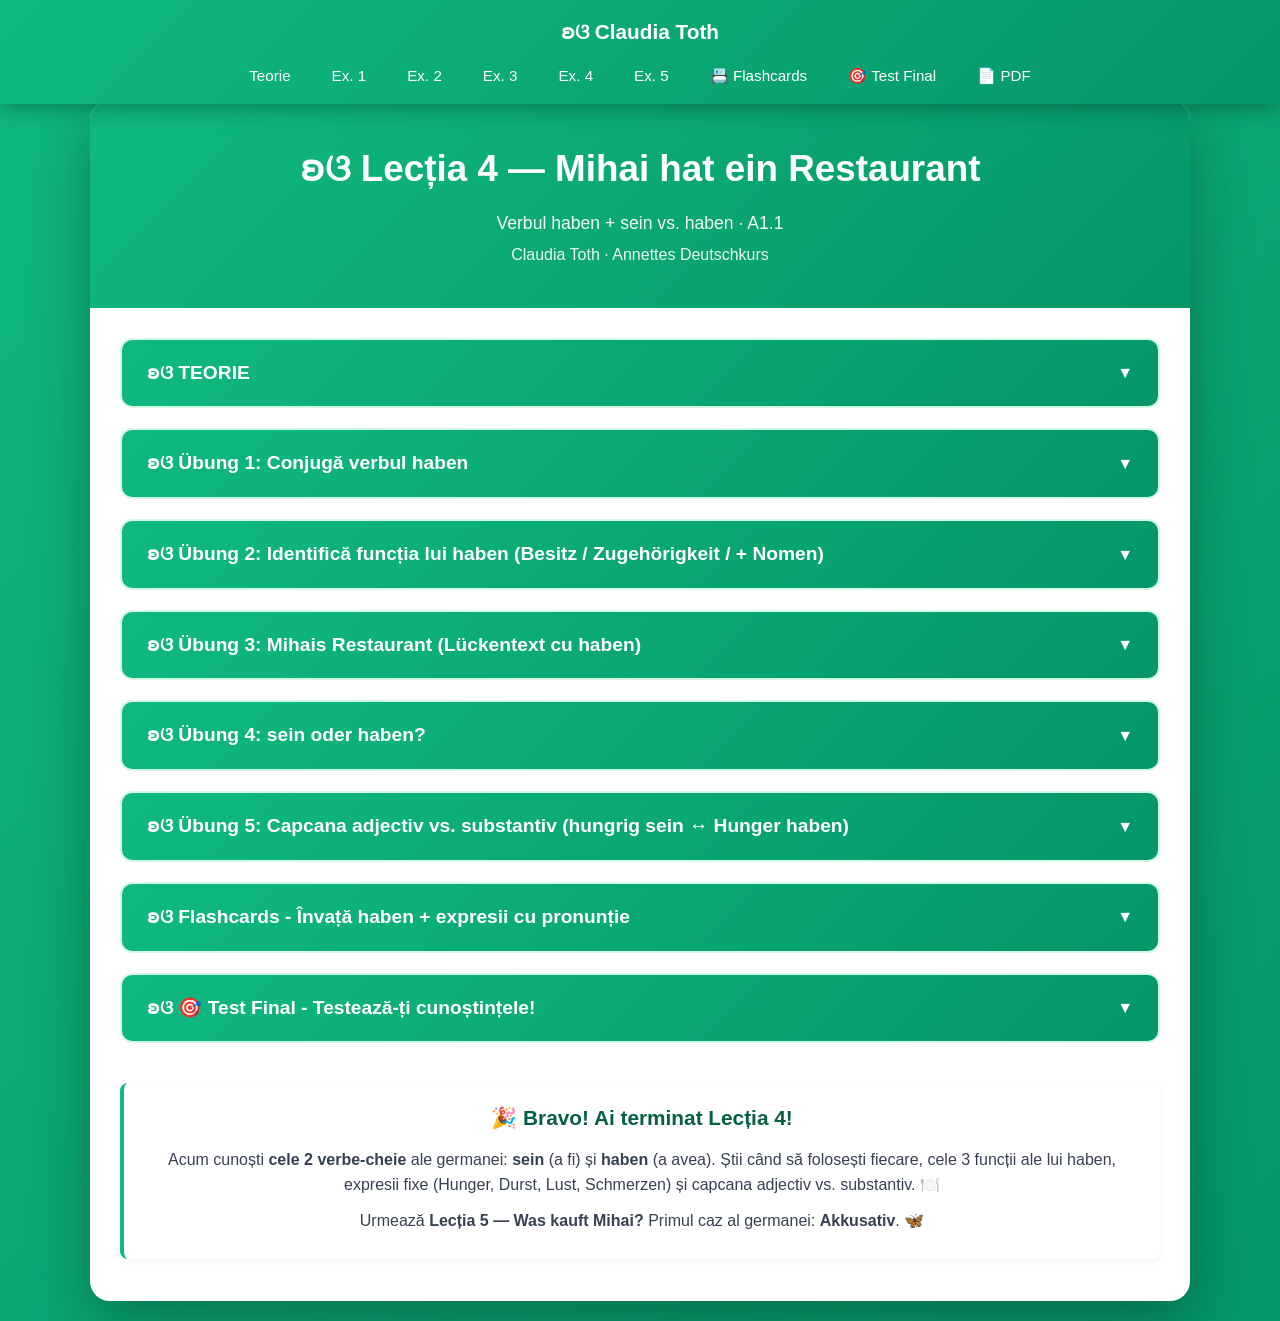
==== index.html @ a3d9d0be "A1.1 Lectia 4 — Mihai hat ein Restaurant (verbul haben + sein vs haben) Verbul haben complet conjuga" ====
<!DOCTYPE html>
<html lang="ro">
<head>
    <meta charset="UTF-8">
    <meta name="robots" content="noindex, nofollow">
    <meta name="viewport" content="width=device-width, initial-scale=1.0">
    <title>Lecția 4 — Mihai hat ein Restaurant · A1.1 · Annettes Deutschkurs</title>
    <meta property="og:title" content="A1.1 Lecția 4 — Mihai hat ein Restaurant · Annettes Deutschkurs">
    <meta property="og:description" content="Verbul haben complet + diferența sein vs. haben · Claudia Toth">
    <meta property="og:type" content="website">
    <meta property="og:locale" content="ro_RO">
    <meta name="description" content="A1.1 Lecția 4: verbul haben + sein vs. haben + expresii fixe · Claudia Toth">
    <link rel="stylesheet" href="styles.css">
</head>
<body>
    <nav class="navbar">
        <a href="#top" class="navbar-logo">ʚଓ Claudia Toth</a>
        <ul class="navbar-menu">
            <li><a href="#teorie" onclick="openSection(0)">Teorie</a></li>
            <li><a href="#ex1" onclick="openSection(1)">Ex. 1</a></li>
            <li><a href="#ex2" onclick="openSection(2)">Ex. 2</a></li>
            <li><a href="#ex3" onclick="openSection(3)">Ex. 3</a></li>
            <li><a href="#ex4" onclick="openSection(4)">Ex. 4</a></li>
            <li><a href="#ex5" onclick="openSection(5)">Ex. 5</a></li>
            <li><a href="#flashcards" onclick="openSection(6)">📇 Flashcards</a></li>
            <li><a href="#final-test" onclick="openSection(7)">🎯 Test Final</a></li>
            <li><a href="mihai-restaurant.pdf" download>📄 PDF</a></li>
        </ul>
    </nav>

    <div class="container" id="top">
        <div class="header">
            <h1>ʚଓ Lecția 4 — Mihai hat ein Restaurant</h1>
            <p class="subtitle">Verbul haben + sein vs. haben · A1.1</p>
            <p>Claudia Toth · Annettes Deutschkurs</p>
        </div>

        <div class="content">
            <div class="section" id="teorie">
                <div class="section-header" onclick="toggleMainSection(0)">
                    <h3>ʚଓ TEORIE</h3>
                    <span class="arrow">▼</span>
                </div>
                <div class="section-content" id="main-section-0">
                    <div id="theory-container"></div>
                </div>
            </div>

            <div class="section" id="ex1">
                <div class="section-header" onclick="toggleMainSection(1)">
                    <h3>ʚଓ Übung 1: Conjugă verbul haben</h3>
                    <span class="arrow">▼</span>
                </div>
                <div class="section-content" id="main-section-1">
                    <div id="ex1-container"></div>
                    <div class="btn-container">
                        <button class="btn btn-check" onclick="checkExercise(1)">✓ Verifica</button>
                        <button class="btn btn-reset" onclick="resetExercise(1)">↻ Reseteaza</button>
                    </div>
                    <div class="score" id="score-1"></div>
                </div>
            </div>

            <div class="section" id="ex2">
                <div class="section-header" onclick="toggleMainSection(2)">
                    <h3>ʚଓ Übung 2: Identifică funcția lui haben (Besitz / Zugehörigkeit / + Nomen)</h3>
                    <span class="arrow">▼</span>
                </div>
                <div class="section-content" id="main-section-2">
                    <div id="ex2-container"></div>
                    <div class="btn-container">
                        <button class="btn btn-check" onclick="checkExercise(2)">✓ Verifica</button>
                        <button class="btn btn-reset" onclick="resetExercise(2)">↻ Reseteaza</button>
                    </div>
                    <div class="score" id="score-2"></div>
                </div>
            </div>

            <div class="section" id="ex3">
                <div class="section-header" onclick="toggleMainSection(3)">
                    <h3>ʚଓ Übung 3: Mihais Restaurant (Lückentext cu haben)</h3>
                    <span class="arrow">▼</span>
                </div>
                <div class="section-content" id="main-section-3">
                    <div id="ex3-container"></div>
                    <div class="btn-container">
                        <button class="btn btn-check" onclick="checkExercise(3)">✓ Verifica</button>
                        <button class="btn btn-reset" onclick="resetExercise(3)">↻ Reseteaza</button>
                    </div>
                    <div class="score" id="score-3"></div>
                </div>
            </div>

            <div class="section" id="ex4">
                <div class="section-header" onclick="toggleMainSection(4)">
                    <h3>ʚଓ Übung 4: sein oder haben?</h3>
                    <span class="arrow">▼</span>
                </div>
                <div class="section-content" id="main-section-4">
                    <div id="ex4-container"></div>
                    <div class="btn-container">
                        <button class="btn btn-check" onclick="checkExercise(4)">✓ Verifica</button>
                        <button class="btn btn-reset" onclick="resetExercise(4)">↻ Reseteaza</button>
                    </div>
                    <div class="score" id="score-4"></div>
                </div>
            </div>

            <div class="section" id="ex5">
                <div class="section-header" onclick="toggleMainSection(5)">
                    <h3>ʚଓ Übung 5: Capcana adjectiv vs. substantiv (hungrig sein ↔ Hunger haben)</h3>
                    <span class="arrow">▼</span>
                </div>
                <div class="section-content" id="main-section-5">
                    <div id="ex5-container"></div>
                    <div class="btn-container">
                        <button class="btn btn-check" onclick="checkExercise(5)">✓ Verifica</button>
                        <button class="btn btn-reset" onclick="resetExercise(5)">↻ Reseteaza</button>
                    </div>
                    <div class="score" id="score-5"></div>
                </div>
            </div>

            <div class="section" id="flashcards">
                <div class="section-header" onclick="toggleMainSection(6)">
                    <h3>ʚଓ Flashcards - Învață haben + expresii cu pronunție</h3>
                    <span class="arrow">▼</span>
                </div>
                <div class="section-content" id="main-section-6">
                    <div id="flashcards-container"></div>
                </div>
            </div>

            <div class="section" id="final-test">
                <div class="section-header" onclick="toggleMainSection(7)">
                    <h3>ʚଓ 🎯 Test Final - Testează-ți cunoștințele!</h3>
                    <span class="arrow">▼</span>
                </div>
                <div class="section-content" id="main-section-7">
                    <div id="final-test-container"></div>
                </div>
            </div>

            <div class="theory-box" style="text-align: center; margin-top: 40px;">
                <p style="font-size: 1.3rem; font-weight: bold; color: #065f46;">🎉 Bravo! Ai terminat Lecția 4!</p>
                <p style="margin-top: 12px;">Acum cunoști <strong>cele 2 verbe-cheie</strong> ale germanei: <strong>sein</strong> (a fi) și <strong>haben</strong> (a avea). Știi când să folosești fiecare, cele 3 funcții ale lui haben, expresii fixe (Hunger, Durst, Lust, Schmerzen) și capcana adjectiv vs. substantiv. 🍽️</p>
                <p style="margin-top: 10px;">Urmează <strong>Lecția 5 — Was kauft Mihai?</strong> Primul caz al germanei: <strong>Akkusativ</strong>. 🦋</p>
            </div>
        </div>
    </div>

    <script src="theory.js"></script>
    <script src="exercises.js"></script>
    <script src="flashcards.js"></script>
    <script src="final-test.js"></script>
    <script src="main.js"></script>
</body>
</html>
---- styles.css ----
/* ============================================
   CLAUDIA TOTH - NOMEN-VERB-VERBINDUNGEN
   Design verde profesional · Mobile responsive
   ============================================ */

* {
    margin: 0;
    padding: 0;
    box-sizing: border-box;
}

body {
    font-family: 'Segoe UI', Tahoma, Geneva, Verdana, sans-serif;
    background: linear-gradient(135deg, #10b981 0%, #059669 100%);
    line-height: 1.6;
    padding: 0;
    padding-top: 80px;
    min-height: 100vh;
    color: #374151;
}

/* ============================================
   NAVIGATION BAR
   ============================================ */
.navbar {
    position: fixed;
    top: 0;
    left: 0;
    right: 0;
    background: linear-gradient(135deg, #10b981 0%, #059669 100%);
    padding: 15px 30px;
    box-shadow: 0 4px 20px rgba(0,0,0,0.3);
    z-index: 1000;
    display: flex;
    flex-direction: column;
    gap: 15px;
    align-items: center;
    justify-content: center;
}

.navbar-logo {
    color: white;
    font-size: 1.3rem;
    font-weight: bold;
    text-decoration: none;
}

.navbar-menu {
    display: flex;
    gap: 5px;
    list-style: none;
    align-items: center;
    flex-wrap: wrap;
    justify-content: center;
}

.navbar-menu a {
    color: white;
    text-decoration: none;
    padding: 10px 18px;
    border-radius: 8px;
    transition: all 0.3s;
    font-size: 0.95rem;
    font-weight: 500;
}

.navbar-menu a:hover {
    background: rgba(255,255,255,0.2);
    transform: translateY(-2px);
}

/* ============================================
   CONTAINER PRINCIPAL
   ============================================ */
.container {
    max-width: 1100px;
    margin: 20px auto;
    background: white;
    border-radius: 20px;
    box-shadow: 0 20px 60px rgba(0,0,0,0.3);
    overflow: hidden;
}

.header {
    background: linear-gradient(135deg, #10b981 0%, #059669 100%);
    color: white;
    padding: 40px 30px;
    text-align: center;
}

.header h1 {
    font-size: 2.3rem;
    margin-bottom: 10px;
}

.header .subtitle {
    font-size: 1.1rem;
    opacity: 0.95;
    margin-bottom: 5px;
}

.header p {
    font-size: 1rem;
    opacity: 0.9;
}

.content {
    padding: 30px;
}

/* ============================================
   SECȚIUNI (Teorie + Exerciții)
   ============================================ */
.section {
    margin-bottom: 20px;
    scroll-margin-top: 100px;
    border-radius: 12px;
    overflow: hidden;
    border: 2px solid #d1fae5;
}

.section-header {
    background: linear-gradient(135deg, #10b981 0%, #059669 100%);
    color: white;
    padding: 18px 25px;
    cursor: pointer;
    display: flex;
    justify-content: space-between;
    align-items: center;
    transition: all 0.3s;
}

.section-header:hover {
    background: linear-gradient(135deg, #059669 0%, #047857 100%);
}

.section-header h3 {
    font-size: 1.2rem;
}

.arrow {
    transition: transform 0.3s;
    font-size: 1rem;
}

.arrow.rotated {
    transform: rotate(180deg);
}

.section-content {
    display: none;
    padding: 25px;
    background: #f0fdf4;
}

.section-content.active {
    display: block;
    animation: fadeIn 0.4s ease-in-out;
}

@keyframes fadeIn {
    from { opacity: 0; transform: translateY(-5px); }
    to { opacity: 1; transform: translateY(0); }
}

/* ============================================
   SUB-SECȚIUNI (în Teorie)
   ============================================ */
.sub-section {
    margin-bottom: 12px;
    border-radius: 10px;
    overflow: hidden;
    border: 1px solid #a7f3d0;
    background: white;
}

.sub-section-header {
    background: #d1fae5;
    color: #065f46;
    padding: 12px 18px;
    cursor: pointer;
    display: flex;
    justify-content: space-between;
    align-items: center;
    font-weight: 600;
    transition: background 0.3s;
    gap: 10px;
}

.sub-section-header > span:first-child {
    flex: 1;
}

.sub-section-header:hover {
    background: #a7f3d0;
}

/* ============================================
   AUDIO PLAYER (Play / Stop la fiecare subtitlu)
   ============================================ */
.audio-player {
    display: flex;
    align-items: center;
}

.audio-btn {
    background: #10b981;
    color: white;
    border: none;
    width: 36px;
    height: 36px;
    border-radius: 50%;
    cursor: pointer;
    font-size: 0.9rem;
    transition: all 0.3s;
    display: flex;
    align-items: center;
    justify-content: center;
    padding: 0;
    box-shadow: 0 2px 6px rgba(16, 185, 129, 0.3);
}

.audio-btn:hover {
    background: #059669;
    transform: scale(1.1);
    box-shadow: 0 4px 10px rgba(16, 185, 129, 0.5);
}

.audio-btn:active {
    transform: scale(0.95);
}

.lesson-audio {
    display: flex;
    align-items: center;
    gap: 12px;
    margin-bottom: 18px;
    padding: 10px 14px;
    background: #f0fdf4;
    border-left: 4px solid #10b981;
    border-radius: 6px;
}

.lesson-audio-label {
    color: #065f46;
    font-weight: 600;
    font-size: 0.95rem;
}

.sub-arrow {
    transition: transform 0.3s;
}

.sub-arrow.rotated {
    transform: rotate(180deg);
}

.sub-section-content {
    display: none;
    padding: 18px;
    background: white;
}

.sub-section-content.active {
    display: block;
}

/* ============================================
   THEORY BOX
   ============================================ */
.theory-box {
    background: white;
    border-left: 4px solid #10b981;
    padding: 18px 22px;
    margin: 12px 0;
    border-radius: 8px;
    box-shadow: 0 2px 8px rgba(0,0,0,0.05);
}

.theory-box h4 {
    color: #065f46;
    margin-bottom: 10px;
    font-size: 1.1rem;
}

.theory-box p {
    margin-bottom: 8px;
}

.theory-box ul {
    margin-left: 20px;
    margin-top: 8px;
}

.theory-box li {
    margin-bottom: 6px;
}

/* Exemple în context */
.example-box {
    background: #ecfdf5;
    border: 1px dashed #10b981;
    padding: 12px 16px;
    border-radius: 8px;
    margin: 10px 0;
    font-style: italic;
}

.example-box .de {
    color: #065f46;
    font-weight: 600;
    font-style: normal;
}

.example-box .ro {
    color: #6b7280;
    font-size: 0.95rem;
    margin-top: 4px;
}

/* Tabele teorie */
.theory-table {
    width: 100%;
    border-collapse: collapse;
    margin: 12px 0;
    background: white;
    border-radius: 8px;
    overflow: hidden;
    box-shadow: 0 2px 6px rgba(0,0,0,0.05);
}

.theory-table th {
    background: #10b981;
    color: white;
    padding: 12px;
    text-align: left;
    font-weight: 600;
}

.theory-table td {
    padding: 10px 12px;
    border-bottom: 1px solid #d1fae5;
}

.theory-table tr:last-child td {
    border-bottom: none;
}

.theory-table tr:nth-child(even) {
    background: #f0fdf4;
}

.theory-table .verb {
    color: #059669;
    font-weight: bold;
}

.theory-table .nomen {
    color: #065f46;
    font-weight: 600;
}

.theory-table .ro-text {
    color: #6b7280;
    font-style: italic;
    font-size: 0.95rem;
}

/* ============================================
   EXERCIȚII
   ============================================ */
.exercise-instruction {
    background: #fffbeb;
    border-left: 4px solid #f59e0b;
    padding: 12px 18px;
    margin-bottom: 18px;
    border-radius: 8px;
    color: #78350f;
}

.exercise-item {
    background: white;
    padding: 15px 18px;
    margin-bottom: 12px;
    border-radius: 10px;
    display: flex;
    align-items: flex-start;
    gap: 12px;
    flex-wrap: wrap;
    box-shadow: 0 2px 6px rgba(0,0,0,0.05);
}

.exercise-number {
    background: #10b981;
    color: white;
    width: 30px;
    height: 30px;
    border-radius: 50%;
    display: flex;
    align-items: center;
    justify-content: center;
    font-weight: bold;
    flex-shrink: 0;
    font-size: 0.9rem;
}

.input-group {
    flex: 1;
    min-width: 200px;
    display: flex;
    flex-direction: column;
    gap: 6px;
}

.input-group label {
    color: #374151;
    font-size: 1rem;
    line-height: 1.5;
}

.input-group .nomen-highlight {
    color: #065f46;
    font-weight: bold;
    background: #d1fae5;
    padding: 2px 8px;
    border-radius: 5px;
}

.input-group input[type="text"],
.input-group select {
    padding: 10px 14px;
    border: 2px solid #d1fae5;
    border-radius: 8px;
    font-size: 1rem;
    font-family: inherit;
    transition: all 0.3s;
    background: white;
}

.input-group input[type="text"]:focus,
.input-group select:focus {
    outline: none;
    border-color: #10b981;
    box-shadow: 0 0 0 3px rgba(16, 185, 129, 0.15);
}

/* Multiple choice */
.mc-options {
    display: flex;
    flex-direction: column;
    gap: 8px;
    margin-top: 8px;
}

.mc-option {
    display: flex;
    align-items: center;
    gap: 10px;
    padding: 8px 12px;
    border-radius: 8px;
    transition: background 0.2s;
    cursor: pointer;
}

.mc-option:hover {
    background: #f0fdf4;
}

.mc-option input[type="radio"] {
    cursor: pointer;
    width: 18px;
    height: 18px;
    accent-color: #10b981;
}

.mc-option label {
    cursor: pointer;
    flex: 1;
}

/* Feedback */
.feedback {
    width: 100%;
    margin-top: 8px;
    padding: 0;
    font-size: 0.95rem;
    border-radius: 6px;
    transition: all 0.3s;
}

.feedback.correct {
    background: #d1fae5;
    color: #065f46;
    padding: 10px 14px;
    border-left: 3px solid #10b981;
}

.feedback.incorrect {
    background: #fee2e2;
    color: #991b1b;
    padding: 10px 14px;
    border-left: 3px solid #ef4444;
}

.feedback.correct::before {
    content: "✓ Richtig! ";
    font-weight: bold;
}

.feedback.incorrect::before {
    content: "✗ Falsch. ";
    font-weight: bold;
}

/* ============================================
   BUTOANE
   ============================================ */
.btn-container {
    display: flex;
    gap: 15px;
    justify-content: center;
    margin: 30px 0;
    flex-wrap: wrap;
}

.btn {
    padding: 14px 32px;
    border: none;
    border-radius: 10px;
    font-size: 1rem;
    font-weight: 600;
    cursor: pointer;
    transition: all 0.3s;
    font-family: inherit;
}

.btn-check {
    background: linear-gradient(135deg, #10b981 0%, #059669 100%);
    color: white;
}

.btn-check:hover {
    transform: translateY(-2px);
    box-shadow: 0 8px 20px rgba(16, 185, 129, 0.4);
}

.btn-reset {
    background: #6b7280;
    color: white;
}

.btn-reset:hover {
    background: #4b5563;
    transform: translateY(-2px);
    box-shadow: 0 8px 20px rgba(107, 114, 128, 0.4);
}

/* ============================================
   SCOR
   ============================================ */
.score {
    display: none;
    background: linear-gradient(135deg, #10b981 0%, #059669 100%);
    color: white;
    padding: 25px;
    border-radius: 12px;
    text-align: center;
    margin: 20px 0;
    scroll-margin-top: 100px;
}

.score.show {
    display: block;
    animation: fadeIn 0.5s;
}

.score-value {
    font-size: 2rem;
    font-weight: bold;
    margin-bottom: 10px;
}

.score-message {
    font-size: 1.1rem;
}

/* ============================================
   FLASHCARDS
   ============================================ */
.flashcard-counter {
    text-align: center;
    margin-bottom: 15px;
    color: #065f46;
    font-weight: 600;
}

.flashcard {
    background: white;
    border-radius: 16px;
    padding: 50px 30px;
    min-height: 220px;
    display: flex;
    align-items: center;
    justify-content: center;
    text-align: center;
    cursor: pointer;
    box-shadow: 0 4px 15px rgba(0,0,0,0.1);
    transition: transform 0.3s;
    position: relative;
    border: 3px solid #10b981;
}

.flashcard:hover {
    transform: scale(1.02);
}

.flashcard-content {
    width: 100%;
}

.flashcard .de {
    font-size: 1.8rem;
    color: #065f46;
    font-weight: bold;
    margin-bottom: 10px;
}

.flashcard .ro {
    font-size: 1.2rem;
    color: #6b7280;
    font-style: italic;
    display: none;
}

.flashcard.flipped .ro {
    display: block;
    animation: fadeIn 0.3s;
}

.flashcard-hint {
    position: absolute;
    bottom: 12px;
    left: 0;
    right: 0;
    color: #9ca3af;
    font-size: 0.85rem;
}

.flashcard-audio-btn {
    position: absolute;
    top: 15px;
    right: 15px;
    background: #10b981;
    color: white;
    border: none;
    width: 40px;
    height: 40px;
    border-radius: 50%;
    font-size: 1.2rem;
    cursor: pointer;
    transition: all 0.3s;
    display: flex;
    align-items: center;
    justify-content: center;
}

.flashcard-audio-btn:hover {
    background: #059669;
    transform: scale(1.1);
}

.flashcard-controls {
    display: flex;
    justify-content: space-between;
    gap: 15px;
    margin-top: 20px;
}

.flashcard-btn {
    flex: 1;
    background: linear-gradient(135deg, #10b981 0%, #059669 100%);
    color: white;
    padding: 12px;
    border: none;
    border-radius: 8px;
    cursor: pointer;
    font-size: 1rem;
    font-weight: 600;
    transition: all 0.3s;
    font-family: inherit;
}

.flashcard-btn:hover {
    transform: translateY(-2px);
    box-shadow: 0 4px 12px rgba(16, 185, 129, 0.4);
}

.flashcard-btn:disabled {
    background: #d1d5db;
    cursor: not-allowed;
    transform: none;
    box-shadow: none;
}

/* ============================================
   MOBILE RESPONSIVE
   ============================================ */
@media (max-width: 768px) {
    body {
        padding: 0;
        padding-top: 140px;
    }

    .navbar {
        padding: 15px;
    }

    .navbar-menu a {
        padding: 8px 12px;
        font-size: 0.85rem;
    }

    .container {
        margin: 10px;
        border-radius: 12px;
    }

    .header h1 {
        font-size: 1.6rem;
    }

    .header .subtitle {
        font-size: 0.95rem;
    }

    .content {
        padding: 15px;
    }

    .section-header h3 {
        font-size: 1rem;
    }

    .exercise-item {
        padding: 12px;
    }

    .input-group {
        min-width: 100%;
    }

    .btn {
        padding: 12px 24px;
        font-size: 0.95rem;
    }

    .flashcard {
        padding: 35px 20px;
        min-height: 180px;
    }

    .flashcard .de {
        font-size: 1.4rem;
    }

    .flashcard .ro {
        font-size: 1rem;
    }

    .theory-table {
        font-size: 0.9rem;
    }

    .theory-table th,
    .theory-table td {
        padding: 8px;
    }
}

/* ============================================
   TRADUCERI ROMÂNĂ sub fiecare propoziție germană
   Permanent vizibile sub tabelele de teorie
   ============================================ */
.ro-translation {
    display: inline-block;
    color: #6b7280;
    font-style: italic;
    font-size: 0.88rem;
    font-weight: normal;
    line-height: 1.4;
    margin-top: 4px;
    padding-left: 8px;
    border-left: 2px solid #fcd34d;
}

/* ============================================
   TEST FINAL - Wizard Style
   ============================================ */

/* Intro section */
.test-intro {
    background: white;
    padding: 30px;
    border-radius: 12px;
    text-align: center;
    box-shadow: 0 2px 8px rgba(0,0,0,0.05);
}

.test-intro h3 {
    color: #065f46;
    font-size: 1.5rem;
    margin-bottom: 15px;
}

.test-intro p {
    color: #374151;
    margin-bottom: 15px;
}

.test-info-list {
    list-style: none;
    padding: 0;
    margin: 20px auto;
    max-width: 500px;
    text-align: left;
}

.test-info-list li {
    padding: 8px 0;
    color: #374151;
}

.btn-large {
    padding: 16px 40px !important;
    font-size: 1.1rem !important;
    margin-top: 15px;
}

/* Wizard - container principal */
.test-wizard {
    background: white;
    padding: 30px;
    border-radius: 12px;
    box-shadow: 0 2px 8px rgba(0,0,0,0.05);
}

/* Progress bar */
.test-progress {
    margin-bottom: 25px;
}

.test-progress-info {
    display: flex;
    justify-content: space-between;
    margin-bottom: 10px;
    font-weight: 600;
    color: #065f46;
    flex-wrap: wrap;
    gap: 10px;
}

.test-progress-bar {
    height: 12px;
    background: #d1fae5;
    border-radius: 6px;
    overflow: hidden;
}

.test-progress-fill {
    height: 100%;
    background: linear-gradient(90deg, #10b981 0%, #059669 100%);
    transition: width 0.4s ease;
    border-radius: 6px;
    box-shadow: 0 0 8px rgba(16, 185, 129, 0.4);
}

/* Întrebarea curentă */
.test-question {
    background: #f0fdf4;
    padding: 25px;
    border-radius: 10px;
    margin-bottom: 20px;
    border: 2px solid #d1fae5;
}

.test-question-label {
    color: #065f46;
    font-weight: 600;
    font-size: 1.05rem;
    margin-bottom: 15px;
}

.test-question-content {
    font-size: 1.15rem;
    color: #374151;
    line-height: 1.8;
    margin-bottom: 12px;
}

.test-blank {
    background: #fef3c7;
    padding: 4px 16px;
    border-radius: 6px;
    border: 2px dashed #f59e0b;
    color: #78350f;
    font-weight: bold;
    margin-right: 8px;
}

.test-translation {
    display: block;
    color: #6b7280;
    font-style: italic;
    margin: 10px 0;
    font-size: 0.95rem;
}

.test-ro-text {
    background: #fff7ed;
    padding: 15px;
    border-radius: 8px;
    border-left: 4px solid #f59e0b;
    color: #78350f;
    font-weight: 500;
}

.test-input {
    width: 100%;
    padding: 12px 16px;
    border: 2px solid #d1fae5;
    border-radius: 8px;
    font-size: 1.05rem;
    font-family: inherit;
    transition: all 0.3s;
    background: white;
    margin-top: 10px;
}

.test-input:focus {
    outline: none;
    border-color: #10b981;
    box-shadow: 0 0 0 3px rgba(16, 185, 129, 0.15);
}

.test-mc {
    margin-top: 15px;
}

.test-mc .mc-option {
    background: white;
    padding: 12px 16px;
    border-radius: 8px;
    margin-bottom: 8px;
    border: 2px solid #d1fae5;
    transition: all 0.2s;
}

.test-mc .mc-option:hover {
    border-color: #10b981;
    background: #f0fdf4;
}

/* Controale wizard */
.test-controls {
    display: flex;
    gap: 12px;
    justify-content: space-between;
    margin-top: 25px;
    flex-wrap: wrap;
}

.btn-secondary {
    background: #6b7280;
    color: white;
}

.btn-secondary:hover {
    background: #4b5563;
    transform: translateY(-2px);
    box-shadow: 0 4px 12px rgba(107, 114, 128, 0.4);
}

.btn:disabled {
    opacity: 0.5;
    cursor: not-allowed;
    transform: none !important;
    box-shadow: none !important;
}

/* Buton ÎNAPOI LA TEORIE */
.btn-back {
    background: linear-gradient(135deg, #6366f1 0%, #4f46e5 100%);
    color: white;
}

.btn-back:hover {
    transform: translateY(-2px);
    box-shadow: 0 8px 20px rgba(99, 102, 241, 0.4);
}

.test-back-top {
    margin-bottom: 20px;
}

/* REZULTATE */
.test-results {
    background: white;
    padding: 30px;
    border-radius: 12px;
    box-shadow: 0 2px 8px rgba(0,0,0,0.05);
}

.test-result-card {
    text-align: center;
    padding: 30px;
    border-radius: 16px;
    margin-bottom: 25px;
}

.test-result-card.passed {
    background: linear-gradient(135deg, #10b981 0%, #059669 100%);
    color: white;
}

.test-result-card.failed {
    background: linear-gradient(135deg, #ef4444 0%, #dc2626 100%);
    color: white;
}

.test-result-emoji {
    font-size: 4rem;
    margin-bottom: 10px;
}

.test-result-badge {
    font-size: 1.3rem;
    font-weight: bold;
    letter-spacing: 2px;
    margin-bottom: 15px;
    opacity: 0.95;
}

.test-result-score {
    font-size: 3rem;
    font-weight: bold;
    margin-bottom: 5px;
}

.test-result-percentage {
    font-size: 2.5rem;
    font-weight: bold;
    margin-bottom: 20px;
    opacity: 0.9;
}

.test-result-message {
    font-size: 1rem;
    line-height: 1.6;
    max-width: 550px;
    margin: 0 auto;
    padding: 0 15px;
}

.pass-mark, .fail-mark {
    margin-top: 20px;
    padding: 12px;
    background: rgba(255,255,255,0.2);
    border-radius: 8px;
    font-weight: 600;
    font-size: 0.95rem;
}

/* Stats categorii */
.test-stats {
    background: #f0fdf4;
    padding: 20px;
    border-radius: 10px;
    margin-bottom: 20px;
    border-left: 4px solid #10b981;
}

.test-stats h4 {
    color: #065f46;
    margin-bottom: 12px;
}

.test-stats ul {
    list-style: none;
    padding: 0;
}

.test-stats li {
    padding: 8px 0;
    border-bottom: 1px solid #d1fae5;
    color: #374151;
}

.test-stats li:last-child {
    border-bottom: none;
}

/* Greșeli */
.test-mistakes {
    background: #fef2f2;
    padding: 20px;
    border-radius: 10px;
    margin-bottom: 20px;
    border-left: 4px solid #ef4444;
}

.test-mistakes h4 {
    color: #991b1b;
    margin-bottom: 15px;
}

.mistake-item {
    background: white;
    padding: 12px 15px;
    border-radius: 8px;
    margin-bottom: 10px;
    line-height: 1.6;
}

/* Acțiuni finale */
.test-final-actions {
    display: flex;
    gap: 15px;
    justify-content: center;
    flex-wrap: wrap;
    margin-top: 25px;
}

/* Mobile responsive pentru test */
@media (max-width: 768px) {
    .test-intro,
    .test-wizard,
    .test-results {
        padding: 20px 15px;
    }
    
    .test-question {
        padding: 18px 15px;
    }
    
    .test-question-content {
        font-size: 1rem;
    }
    
    .test-result-emoji {
        font-size: 3rem;
    }
    
    .test-result-score {
        font-size: 2.2rem;
    }
    
    .test-result-percentage {
        font-size: 1.8rem;
    }
    
    .test-controls {
        flex-direction: column;
    }
    
    .test-controls .btn {
        width: 100%;
    }
}

/* ============================================
   A1.1 — Stiluri pentru personaje și dialoguri
   ============================================ */

/* Cast banner (toate 6 personajele la început de lecție) */
.cast-banner {
    background: linear-gradient(135deg, #ecfdf5 0%, #d1fae5 100%);
    border: 2px solid #10B981;
    border-radius: 12px;
    padding: 16px;
    margin: 20px 0;
    text-align: center;
}
.cast-banner h4 {
    color: #065f46;
    margin: 0 0 12px;
    font-size: 1.1rem;
}
.cast-grid {
    display: grid;
    grid-template-columns: repeat(6, 1fr);
    gap: 8px;
    max-width: 720px;
    margin: 0 auto;
}
.cast-card {
    background: #fff;
    border-radius: 8px;
    padding: 8px 4px;
    text-align: center;
    box-shadow: 0 1px 3px rgba(0,0,0,0.06);
}
.cast-card img {
    width: 60px;
    height: 80px;
    object-fit: contain;
    display: block;
    margin: 0 auto 4px;
}
.cast-card .name {
    font-size: 0.7rem;
    font-weight: 700;
    color: #065f46;
    line-height: 1.2;
}
.cast-card .detail {
    font-size: 0.65rem;
    color: #6b7280;
    line-height: 1.2;
    margin-top: 2px;
}

/* Dialog box (mini-conversații Annette + Andreea) */
.dialog-box {
    background: #fff;
    border: 2px solid #10B981;
    border-radius: 12px;
    padding: 16px 18px;
    margin: 14px 0;
    box-shadow: 0 2px 6px rgba(16,185,129,0.08);
}
.dialog-line {
    display: flex;
    gap: 12px;
    margin: 10px 0;
    align-items: flex-start;
}
.dialog-avatar {
    flex-shrink: 0;
    width: 50px;
    height: 65px;
    object-fit: contain;
}
.dialog-bubble {
    flex: 1;
    background: #ecfdf5;
    border-radius: 12px;
    padding: 8px 14px;
    position: relative;
}
.dialog-bubble.right {
    background: #d1fae5;
}
.dialog-speaker {
    font-weight: 700;
    color: #065f46;
    font-size: 0.85rem;
    margin-bottom: 2px;
}
.dialog-text {
    font-size: 0.95rem;
    color: #1f2937;
    line-height: 1.5;
}
.dialog-text .translation {
    display: block;
    color: #6b7280;
    font-style: italic;
    font-size: 0.82rem;
    margin-top: 3px;
}

/* Note from Andreea (co-narator) */
.andreea-note {
    background: #fffbeb;
    border-left: 4px solid #f59e0b;
    border-radius: 0 8px 8px 0;
    padding: 12px 16px;
    margin: 14px 0;
    display: flex;
    gap: 12px;
    align-items: flex-start;
}
.andreea-note-avatar {
    width: 44px;
    height: 56px;
    object-fit: contain;
    flex-shrink: 0;
}
.andreea-note-content {
    flex: 1;
}
.andreea-note-content .speaker {
    font-weight: 700;
    color: #92400e;
    font-size: 0.85rem;
    margin-bottom: 4px;
}
.andreea-note-content .speaker::before {
    content: "💚 ";
}
.andreea-note-content .text {
    color: #78350f;
    font-size: 0.92rem;
    font-style: italic;
    line-height: 1.55;
}

/* Personaj-card mic în exerciții (Wer ist das?) */
.persona-mini {
    display: inline-flex;
    flex-direction: column;
    align-items: center;
    gap: 4px;
    padding: 6px 10px;
    background: #ecfdf5;
    border: 1px solid #10B981;
    border-radius: 8px;
    cursor: pointer;
    transition: all 0.2s;
}
.persona-mini:hover {
    background: #d1fae5;
    transform: translateY(-2px);
}
.persona-mini img { width: 40px; height: 50px; object-fit: contain; }
.persona-mini .name { font-size: 0.75rem; font-weight: 700; color: #065f46; }

@media (max-width: 720px) {
    .cast-grid {
        grid-template-columns: repeat(3, 1fr);
    }
    .dialog-avatar { width: 40px; height: 52px; }
    .andreea-note-avatar { width: 36px; height: 46px; }
}
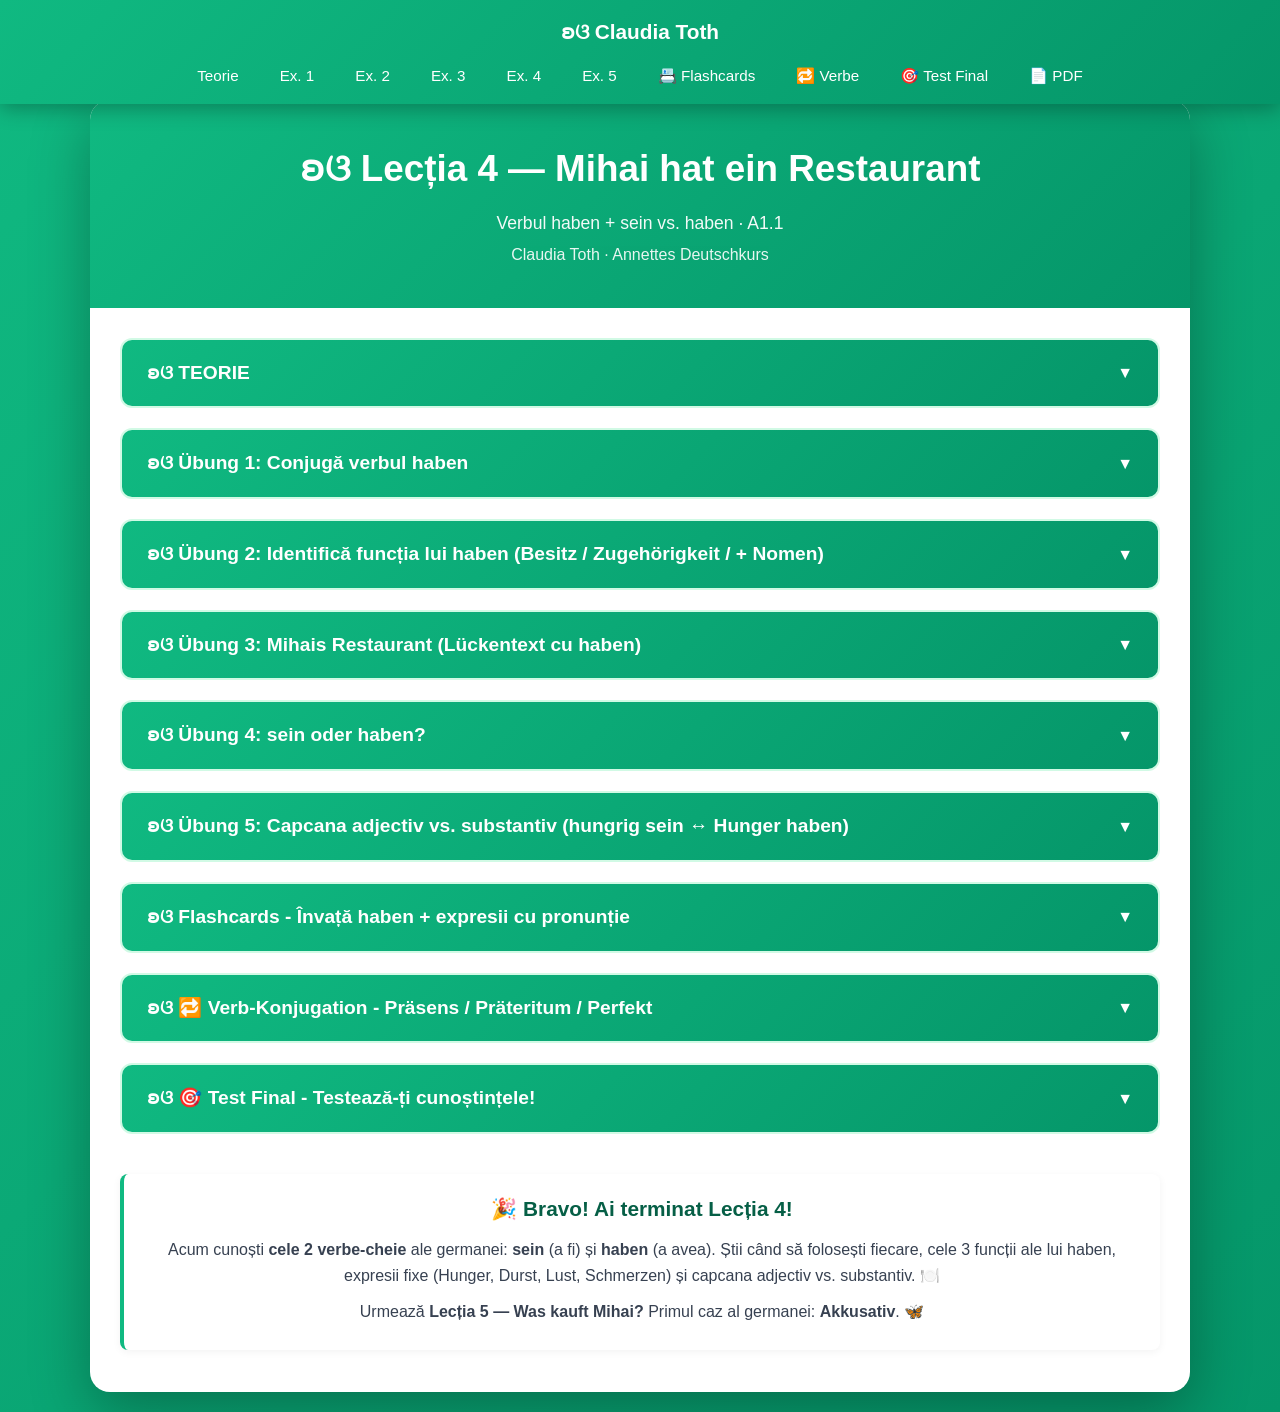
==== commit 9bfea2df: "Verb-Konjugation L4: haben + sein (tema) + kochen/kaufen (regulate model, din L3)" ====
--- a/index.html
+++ b/index.html
@@ -23,7 +23,8 @@
             <li><a href="#ex4" onclick="openSection(4)">Ex. 4</a></li>
             <li><a href="#ex5" onclick="openSection(5)">Ex. 5</a></li>
             <li><a href="#flashcards" onclick="openSection(6)">📇 Flashcards</a></li>
-            <li><a href="#final-test" onclick="openSection(7)">🎯 Test Final</a></li>
+            <li><a href="#verbe" onclick="openSection(7)">🔁 Verbe</a></li>
+            <li><a href="#final-test" onclick="openSection(8)">🎯 Test Final</a></li>
             <li><a href="mihai-restaurant.pdf" download>📄 PDF</a></li>
         </ul>
     </nav>
@@ -131,12 +132,22 @@
                 </div>
             </div>
 
+            <div class="section" id="verbe">
+                <div class="section-header" onclick="toggleMainSection(7)">
+                    <h3>ʚଓ 🔁 Verb-Konjugation - Präsens / Präteritum / Perfekt</h3>
+                    <span class="arrow">▼</span>
+                </div>
+                <div class="section-content" id="main-section-7">
+                    <div id="verbs-container"></div>
+                </div>
+            </div>
+
             <div class="section" id="final-test">
-                <div class="section-header" onclick="toggleMainSection(7)">
+                <div class="section-header" onclick="toggleMainSection(8)">
                     <h3>ʚଓ 🎯 Test Final - Testează-ți cunoștințele!</h3>
                     <span class="arrow">▼</span>
                 </div>
-                <div class="section-content" id="main-section-7">
+                <div class="section-content" id="main-section-8">
                     <div id="final-test-container"></div>
                 </div>
             </div>
@@ -152,6 +163,7 @@
     <script src="theory.js"></script>
     <script src="exercises.js"></script>
     <script src="flashcards.js"></script>
+    <script src="verbs.js"></script>
     <script src="final-test.js"></script>
     <script src="main.js"></script>
 </body>
--- a/styles.css
+++ b/styles.css
@@ -364,6 +364,66 @@
     color: #6b7280;
     font-style: italic;
     font-size: 0.95rem;
+}
+
+/* ============================================
+   GRAMMAR TABLE — pentru tabele conjugare/expresii cu spațiu generos
+   ============================================ */
+.grammar-table {
+    width: 100%;
+    border-collapse: separate;
+    border-spacing: 0;
+    margin: 14px 0;
+    background: white;
+    border-radius: 8px;
+    overflow: hidden;
+    box-shadow: 0 1px 3px rgba(16, 185, 129, 0.1);
+    table-layout: auto;
+}
+
+.grammar-table th {
+    background: #10b981;
+    color: white;
+    padding: 12px 16px;
+    text-align: left;
+    font-weight: 600;
+    white-space: nowrap;
+    vertical-align: top;
+}
+
+.grammar-table td {
+    padding: 12px 16px;
+    border-bottom: 1px solid #d1fae5;
+    vertical-align: top;
+    line-height: 1.5;
+}
+
+.grammar-table tr:last-child td {
+    border-bottom: none;
+}
+
+.grammar-table tr:nth-child(even) {
+    background: #f0fdf4;
+}
+
+/* Prima coloană (Pronume / Expresie) — nu se rupe pe 2 rânduri */
+.grammar-table td:first-child {
+    white-space: nowrap;
+    padding-right: 22px;
+}
+
+/* Pe mobil — păstrăm padding generos */
+@media (max-width: 600px) {
+    .grammar-table {
+        font-size: 0.9rem;
+    }
+    .grammar-table th,
+    .grammar-table td {
+        padding: 10px 12px;
+    }
+    .grammar-table td:first-child {
+        padding-right: 14px;
+    }
 }
 
 /* ============================================
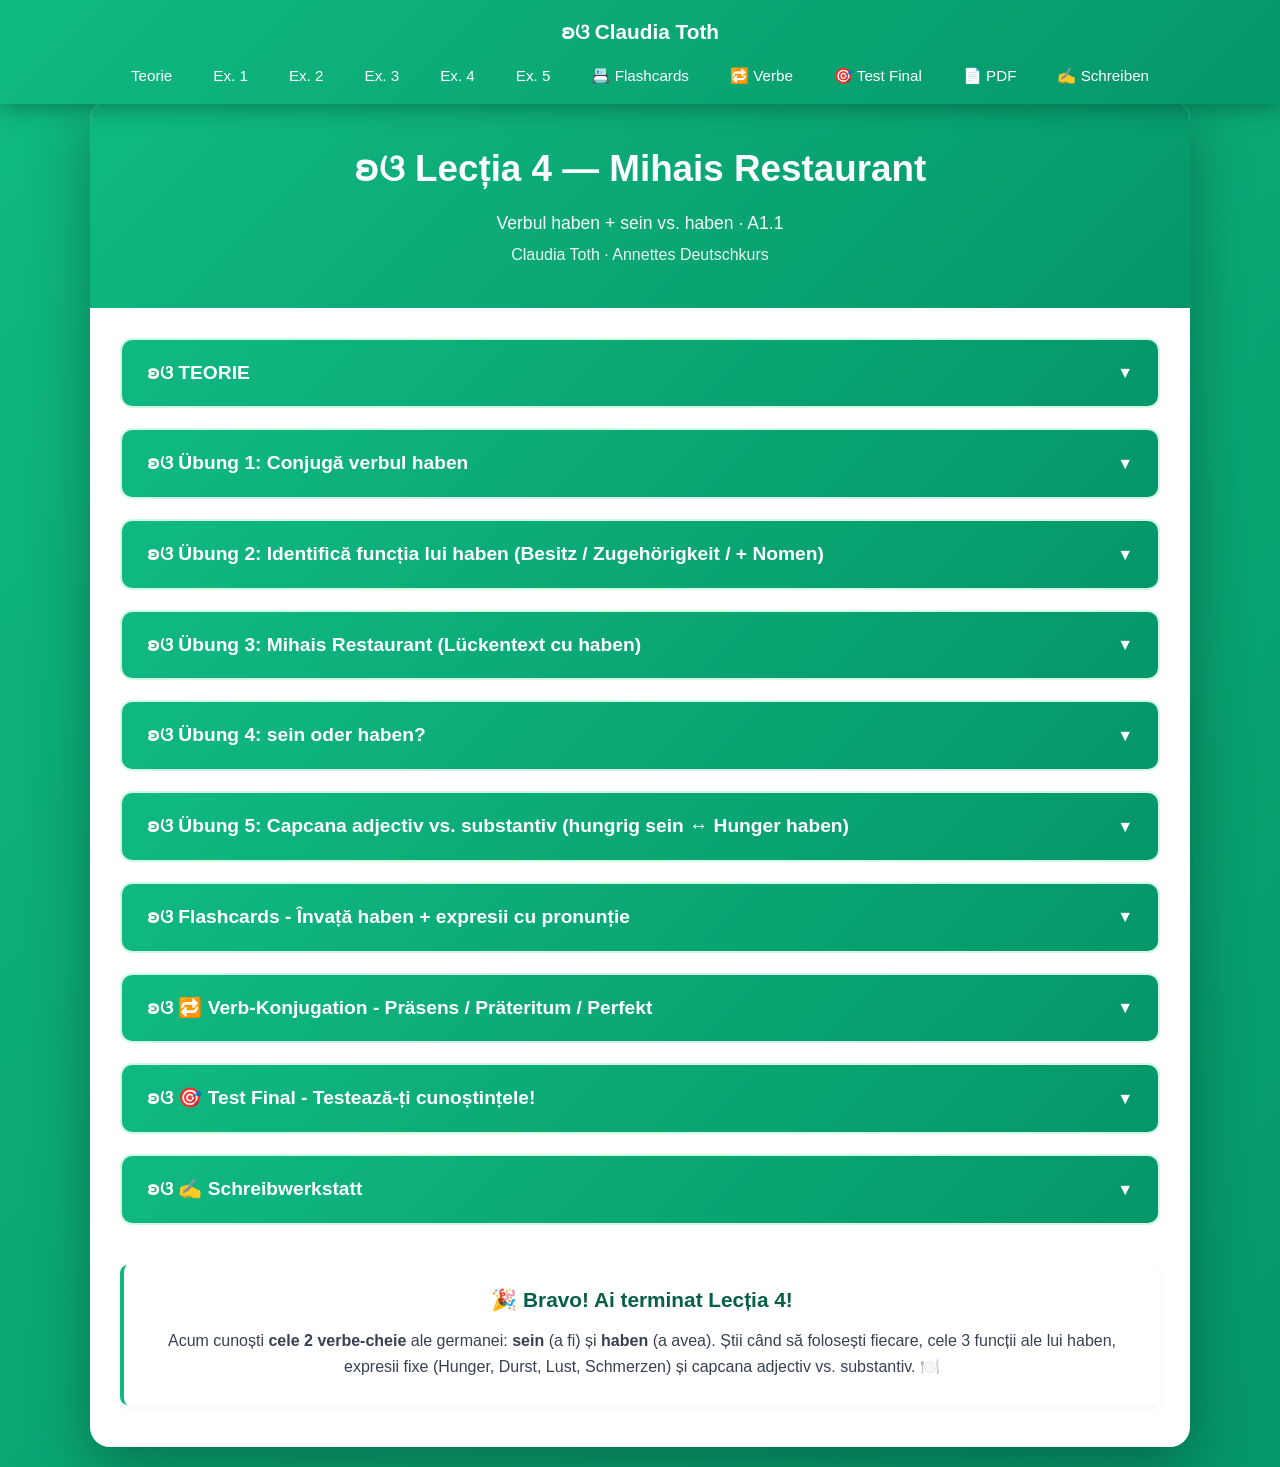
==== commit e426745f: "Adauga Schreibwerkstatt + corecteaza genitiv titlu (Mihais Restaurant) + regen PDF + scoate teaser C" ====
--- a/index.html
+++ b/index.html
@@ -4,8 +4,8 @@
     <meta charset="UTF-8">
     <meta name="robots" content="noindex, nofollow">
     <meta name="viewport" content="width=device-width, initial-scale=1.0">
-    <title>Lecția 4 — Mihai hat ein Restaurant · A1.1 · Annettes Deutschkurs</title>
-    <meta property="og:title" content="A1.1 Lecția 4 — Mihai hat ein Restaurant · Annettes Deutschkurs">
+    <title>Lecția 4 — Mihais Restaurant · A1.1 · Annettes Deutschkurs</title>
+    <meta property="og:title" content="A1.1 Lecția 4 — Mihais Restaurant · Annettes Deutschkurs">
     <meta property="og:description" content="Verbul haben complet + diferența sein vs. haben · Claudia Toth">
     <meta property="og:type" content="website">
     <meta property="og:locale" content="ro_RO">
@@ -26,12 +26,13 @@
             <li><a href="#verbe" onclick="openSection(7)">🔁 Verbe</a></li>
             <li><a href="#final-test" onclick="openSection(8)">🎯 Test Final</a></li>
             <li><a href="mihai-restaurant.pdf" download>📄 PDF</a></li>
+            <li><a href="#schreibwerkstatt" onclick="openSection(9)">✍️ Schreiben</a></li>
         </ul>
     </nav>
 
     <div class="container" id="top">
         <div class="header">
-            <h1>ʚଓ Lecția 4 — Mihai hat ein Restaurant</h1>
+            <h1>ʚଓ Lecția 4 — Mihais Restaurant</h1>
             <p class="subtitle">Verbul haben + sein vs. haben · A1.1</p>
             <p>Claudia Toth · Annettes Deutschkurs</p>
         </div>
@@ -152,10 +153,41 @@
                 </div>
             </div>
 
+            <div class="section" id="schreibwerkstatt">
+                <div class="section-header" onclick="toggleMainSection(9)">
+                    <h3>ʚଓ ✍️ Schreibwerkstatt</h3>
+                    <span class="arrow">▼</span>
+                </div>
+                <div class="section-content" id="main-section-9">
+                    <div class="theory-box" style="background:linear-gradient(135deg,#ecfdf5 0%,#d1fae5 100%); border-left:4px solid #10B981;">
+                        <h4 style="color:#065f46;">✍️ Tema ta de scriere</h4>
+                        <p>Ca Mihai (care are propriul restaurant), scrie <strong>4–5 propoziții</strong> cu verbul <strong>haben</strong>: ce ai TU? Lucruri, familie — și stări (Hunger, Durst …).</p>
+                    </div>
+                    <div class="theory-box" style="background:#f0fdf4;">
+                        <h4>💡 Întrebări care te ajută să începi</h4>
+                        <ul style="margin:6px 0 0 18px; line-height:1.8;">
+                            <li><strong>Was hast du?</strong> (Ce ai? — ein Auto, ein Handy …)</li>
+                            <li><strong>Hast du Geschwister?</strong> (Ai frați sau surori?)</li>
+                            <li><strong>Hast du manchmal Hunger oder Durst?</strong> (Ți-e uneori foame sau sete?)</li>
+                            <li><strong>Was hat dein Freund oder deine Familie?</strong> (Ce are prietenul tău sau familia ta?)</li>
+                        </ul>
+                    </div>
+                    <div class="theory-box" style="background:#fffbeb; border-left:4px solid #f59e0b;">
+                        <h4>📝 Un model, ca să-ți fie mai ușor</h4>
+                        <p style="color:#065f46;"><em>Ich habe ein kleines Auto. Ich habe eine Schwester und einen Bruder. Am Abend habe ich oft Hunger. Mein Freund hat einen Hund. Wir haben zusammen viel Spaß.</em></p>
+                        <p style="color:#6b7280; font-style:italic;">(Am o mașină mică. Am o soră și un frate. Seara mi-e des foame. Prietenul meu are un câine. Împreună ne distrăm mult.)</p>
+                    </div>
+                    <div style="text-align:center; margin-top:22px;">
+                        <p style="color:#047857; margin-bottom:14px; font-size:1rem;">Când ești gata, trimite-mi textul tău. Îl citesc personal și îți răspund pe email cu corectările. 🦋</p>
+                        <a href="https://forms.gle/NcX5CXUvN3An1Abu6" target="_blank" rel="noopener noreferrer" style="display:inline-block; background:#10B981; color:white; padding:14px 32px; border-radius:10px; text-decoration:none; font-weight:bold; font-size:1.05rem; box-shadow:0 2px 6px rgba(16,185,129,0.3);">✍️ Trimite textul Claudiei →</a>
+                        <p style="color:#6b7280; font-size:0.78rem; margin-top:12px; font-style:italic;">ʚଓ Nu uita să-ți treci adresa de email în formular</p>
+                    </div>
+                </div>
+            </div>
+
             <div class="theory-box" style="text-align: center; margin-top: 40px;">
                 <p style="font-size: 1.3rem; font-weight: bold; color: #065f46;">🎉 Bravo! Ai terminat Lecția 4!</p>
                 <p style="margin-top: 12px;">Acum cunoști <strong>cele 2 verbe-cheie</strong> ale germanei: <strong>sein</strong> (a fi) și <strong>haben</strong> (a avea). Știi când să folosești fiecare, cele 3 funcții ale lui haben, expresii fixe (Hunger, Durst, Lust, Schmerzen) și capcana adjectiv vs. substantiv. 🍽️</p>
-                <p style="margin-top: 10px;">Urmează <strong>Lecția 5 — Was kauft Mihai?</strong> Primul caz al germanei: <strong>Akkusativ</strong>. 🦋</p>
             </div>
         </div>
     </div>
--- a/styles.css
+++ b/styles.css
@@ -827,12 +827,57 @@
         font-size: 1rem;
     }
 
-    .theory-table {
+    .theory-table,
+    .grammar-table {
         font-size: 0.9rem;
+        display: block;
+        overflow-x: auto;
+        white-space: nowrap;
+        -webkit-overflow-scrolling: touch;
+        max-width: 100%;
+        scrollbar-width: thin;
+        scrollbar-color: #f59e0b #fef3c7;
+        background-image: linear-gradient(to right, transparent calc(100% - 32px), rgba(245, 158, 11, 0.28) 100%);
+        background-attachment: local;
+        background-repeat: no-repeat;
+    }
+
+    .theory-table::-webkit-scrollbar,
+    .grammar-table::-webkit-scrollbar {
+        height: 6px;
+    }
+    .theory-table::-webkit-scrollbar-track,
+    .grammar-table::-webkit-scrollbar-track {
+        background: #fef3c7;
+        border-radius: 3px;
+    }
+    .theory-table::-webkit-scrollbar-thumb,
+    .grammar-table::-webkit-scrollbar-thumb {
+        background: #f59e0b;
+        border-radius: 3px;
+    }
+
+    .theory-table::before,
+    .grammar-table::before {
+        content: '👈 Glisează lateral pentru toate coloanele 👉';
+        display: block;
+        background: #fef3c7;
+        color: #92400e;
+        padding: 6px 10px;
+        font-size: 0.72rem;
+        text-align: center;
+        font-style: italic;
+        border-radius: 6px 6px 0 0;
+        white-space: nowrap;
+        border-bottom: 1px solid #f59e0b;
+        position: sticky;
+        left: 0;
     }
 
     .theory-table th,
-    .theory-table td {
+    .theory-table td,
+    .grammar-table th,
+    .grammar-table td {
         padding: 8px;
     }
 }
@@ -1392,3 +1437,22 @@
     .dialog-avatar { width: 40px; height: 52px; }
     .andreea-note-avatar { width: 36px; height: 46px; }
 }
+
+/* ===== REGULA 14 PATCH â€” touch scroll mobile (fix raportat 31 mai 2026) ===== */
+@media (max-width: 768px) {
+    .theory-table,
+    .grammar-table {
+        touch-action: pan-x !important;
+        -webkit-overflow-scrolling: touch !important;
+        overflow-x: auto !important;
+    }
+    /* Wrapper-ul (theory-box) nu trebuie sÄƒ blocheze scroll-ul */
+    .theory-box {
+        overflow: visible !important;
+    }
+    /* Verb cards la fel */
+    .verb-card {
+        overflow-x: auto !important;
+        -webkit-overflow-scrolling: touch !important;
+    }
+}
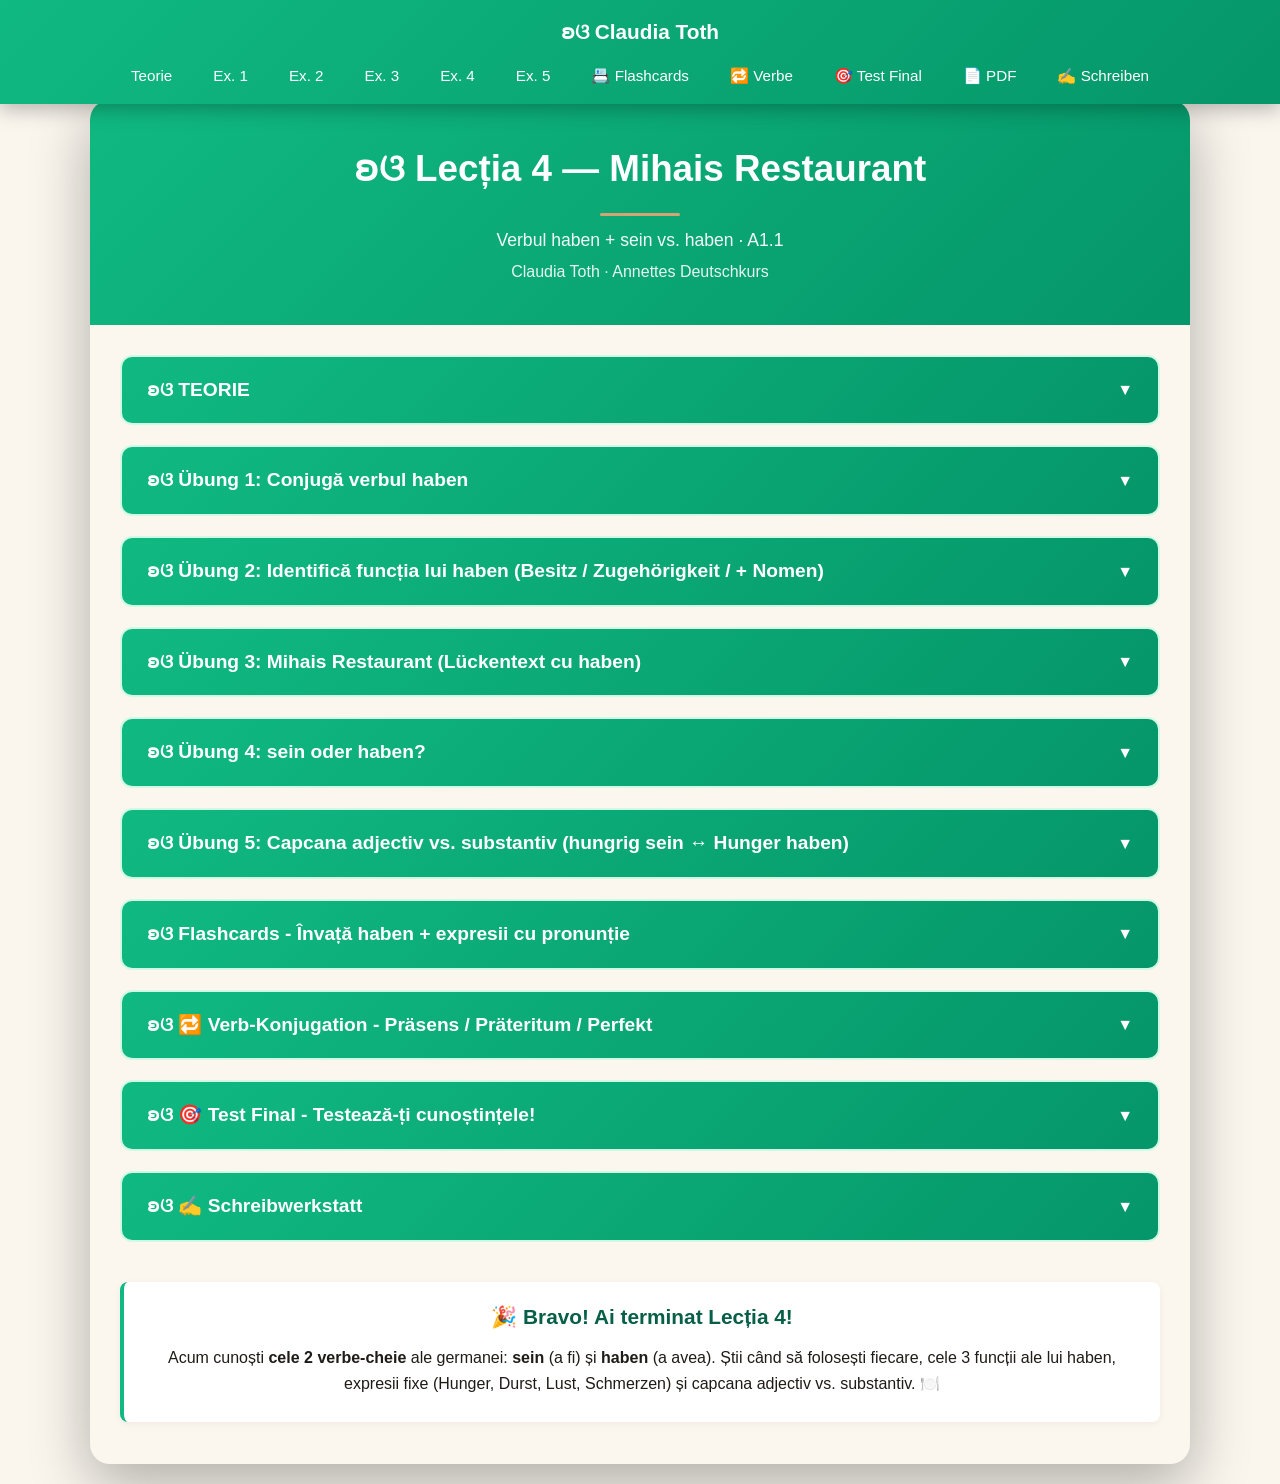
==== commit ee86ab27: "Rebrand v2 culori: crem + auriu + emerald (mustar v1 eliminat) + PDF regenerat Co-Authored-By: Claud" ====
--- a/index.html
+++ b/index.html
@@ -163,7 +163,7 @@
                         <h4 style="color:#065f46;">✍️ Tema ta de scriere</h4>
                         <p>Ca Mihai (care are propriul restaurant), scrie <strong>4–5 propoziții</strong> cu verbul <strong>haben</strong>: ce ai TU? Lucruri, familie — și stări (Hunger, Durst …).</p>
                     </div>
-                    <div class="theory-box" style="background:#f0fdf4;">
+                    <div class="theory-box" style="background:#FBF7EF;">
                         <h4>💡 Întrebări care te ajută să începi</h4>
                         <ul style="margin:6px 0 0 18px; line-height:1.8;">
                             <li><strong>Was hast du?</strong> (Ce ai? — ein Auto, ein Handy …)</li>
@@ -172,15 +172,15 @@
                             <li><strong>Was hat dein Freund oder deine Familie?</strong> (Ce are prietenul tău sau familia ta?)</li>
                         </ul>
                     </div>
-                    <div class="theory-box" style="background:#fffbeb; border-left:4px solid #f59e0b;">
+                    <div class="theory-box" style="background:#F5F0E8; border-left:4px solid #D4A574;">
                         <h4>📝 Un model, ca să-ți fie mai ușor</h4>
                         <p style="color:#065f46;"><em>Ich habe ein kleines Auto. Ich habe eine Schwester und einen Bruder. Am Abend habe ich oft Hunger. Mein Freund hat einen Hund. Wir haben zusammen viel Spaß.</em></p>
-                        <p style="color:#6b7280; font-style:italic;">(Am o mașină mică. Am o soră și un frate. Seara mi-e des foame. Prietenul meu are un câine. Împreună ne distrăm mult.)</p>
+                        <p style="color:#5A5147; font-style:italic;">(Am o mașină mică. Am o soră și un frate. Seara mi-e des foame. Prietenul meu are un câine. Împreună ne distrăm mult.)</p>
                     </div>
                     <div style="text-align:center; margin-top:22px;">
                         <p style="color:#047857; margin-bottom:14px; font-size:1rem;">Când ești gata, trimite-mi textul tău. Îl citesc personal și îți răspund pe email cu corectările. 🦋</p>
                         <a href="https://forms.gle/NcX5CXUvN3An1Abu6" target="_blank" rel="noopener noreferrer" style="display:inline-block; background:#10B981; color:white; padding:14px 32px; border-radius:10px; text-decoration:none; font-weight:bold; font-size:1.05rem; box-shadow:0 2px 6px rgba(16,185,129,0.3);">✍️ Trimite textul Claudiei →</a>
-                        <p style="color:#6b7280; font-size:0.78rem; margin-top:12px; font-style:italic;">ʚଓ Nu uita să-ți treci adresa de email în formular</p>
+                        <p style="color:#5A5147; font-size:0.78rem; margin-top:12px; font-style:italic;">ʚଓ Nu uita să-ți treci adresa de email în formular</p>
                     </div>
                 </div>
             </div>
--- a/styles.css
+++ b/styles.css
@@ -11,12 +11,12 @@
 
 body {
     font-family: 'Segoe UI', Tahoma, Geneva, Verdana, sans-serif;
-    background: linear-gradient(135deg, #10b981 0%, #059669 100%);
+    background: #FAF6EE;
     line-height: 1.6;
     padding: 0;
     padding-top: 80px;
     min-height: 100vh;
-    color: #374151;
+    color: #1F1B16;
 }
 
 /* ============================================
@@ -75,7 +75,7 @@
 .container {
     max-width: 1100px;
     margin: 20px auto;
-    background: white;
+    background: #FBF7EF;
     border-radius: 20px;
     box-shadow: 0 20px 60px rgba(0,0,0,0.3);
     overflow: hidden;
@@ -150,7 +150,7 @@
 .section-content {
     display: none;
     padding: 25px;
-    background: #f0fdf4;
+    background: #FBF7EF;
 }
 
 .section-content.active {
@@ -236,7 +236,7 @@
     gap: 12px;
     margin-bottom: 18px;
     padding: 10px 14px;
-    background: #f0fdf4;
+    background: #FBF7EF;
     border-left: 4px solid #10b981;
     border-radius: 6px;
 }
@@ -313,7 +313,7 @@
 }
 
 .example-box .ro {
-    color: #6b7280;
+    color: #5A5147;
     font-size: 0.95rem;
     margin-top: 4px;
 }
@@ -347,7 +347,7 @@
 }
 
 .theory-table tr:nth-child(even) {
-    background: #f0fdf4;
+    background: #FBF7EF;
 }
 
 .theory-table .verb {
@@ -361,7 +361,7 @@
 }
 
 .theory-table .ro-text {
-    color: #6b7280;
+    color: #5A5147;
     font-style: italic;
     font-size: 0.95rem;
 }
@@ -403,7 +403,7 @@
 }
 
 .grammar-table tr:nth-child(even) {
-    background: #f0fdf4;
+    background: #FBF7EF;
 }
 
 /* Prima coloană (Pronume / Expresie) — nu se rupe pe 2 rânduri */
@@ -430,12 +430,12 @@
    EXERCIȚII
    ============================================ */
 .exercise-instruction {
-    background: #fffbeb;
-    border-left: 4px solid #f59e0b;
+    background: #F5F0E8;
+    border-left: 4px solid #D4A574;
     padding: 12px 18px;
     margin-bottom: 18px;
     border-radius: 8px;
-    color: #78350f;
+    color: #5A5147;
 }
 
 .exercise-item {
@@ -473,7 +473,7 @@
 }
 
 .input-group label {
-    color: #374151;
+    color: #1F1B16;
     font-size: 1rem;
     line-height: 1.5;
 }
@@ -523,7 +523,7 @@
 }
 
 .mc-option:hover {
-    background: #f0fdf4;
+    background: #FBF7EF;
 }
 
 .mc-option input[type="radio"] {
@@ -605,12 +605,12 @@
 }
 
 .btn-reset {
-    background: #6b7280;
+    background: #5A5147;
     color: white;
 }
 
 .btn-reset:hover {
-    background: #4b5563;
+    background: #433d35;
     transform: translateY(-2px);
     box-shadow: 0 8px 20px rgba(107, 114, 128, 0.4);
 }
@@ -687,7 +687,7 @@
 
 .flashcard .ro {
     font-size: 1.2rem;
-    color: #6b7280;
+    color: #5A5147;
     font-style: italic;
     display: none;
 }
@@ -702,7 +702,7 @@
     bottom: 12px;
     left: 0;
     right: 0;
-    color: #9ca3af;
+    color: #8a8175;
     font-size: 0.85rem;
 }
 
@@ -836,8 +836,8 @@
         -webkit-overflow-scrolling: touch;
         max-width: 100%;
         scrollbar-width: thin;
-        scrollbar-color: #f59e0b #fef3c7;
-        background-image: linear-gradient(to right, transparent calc(100% - 32px), rgba(245, 158, 11, 0.28) 100%);
+        scrollbar-color: #D4A574 #F5F0E8;
+        background-image: linear-gradient(to right, transparent calc(100% - 32px), rgba(212, 165, 116, 0.28) 100%);
         background-attachment: local;
         background-repeat: no-repeat;
     }
@@ -848,12 +848,12 @@
     }
     .theory-table::-webkit-scrollbar-track,
     .grammar-table::-webkit-scrollbar-track {
-        background: #fef3c7;
+        background: #F5F0E8;
         border-radius: 3px;
     }
     .theory-table::-webkit-scrollbar-thumb,
     .grammar-table::-webkit-scrollbar-thumb {
-        background: #f59e0b;
+        background: #D4A574;
         border-radius: 3px;
     }
 
@@ -861,15 +861,15 @@
     .grammar-table::before {
         content: '👈 Glisează lateral pentru toate coloanele 👉';
         display: block;
-        background: #fef3c7;
-        color: #92400e;
+        background: #F5F0E8;
+        color: #5A5147;
         padding: 6px 10px;
         font-size: 0.72rem;
         text-align: center;
         font-style: italic;
         border-radius: 6px 6px 0 0;
         white-space: nowrap;
-        border-bottom: 1px solid #f59e0b;
+        border-bottom: 1px solid #D4A574;
         position: sticky;
         left: 0;
     }
@@ -888,14 +888,14 @@
    ============================================ */
 .ro-translation {
     display: inline-block;
-    color: #6b7280;
+    color: #5A5147;
     font-style: italic;
     font-size: 0.88rem;
     font-weight: normal;
     line-height: 1.4;
     margin-top: 4px;
     padding-left: 8px;
-    border-left: 2px solid #fcd34d;
+    border-left: 2px solid #D4A574;
 }
 
 /* ============================================
@@ -918,7 +918,7 @@
 }
 
 .test-intro p {
-    color: #374151;
+    color: #1F1B16;
     margin-bottom: 15px;
 }
 
@@ -932,7 +932,7 @@
 
 .test-info-list li {
     padding: 8px 0;
-    color: #374151;
+    color: #1F1B16;
 }
 
 .btn-large {
@@ -981,7 +981,7 @@
 
 /* Întrebarea curentă */
 .test-question {
-    background: #f0fdf4;
+    background: #FBF7EF;
     padding: 25px;
     border-radius: 10px;
     margin-bottom: 20px;
@@ -997,35 +997,35 @@
 
 .test-question-content {
     font-size: 1.15rem;
-    color: #374151;
+    color: #1F1B16;
     line-height: 1.8;
     margin-bottom: 12px;
 }
 
 .test-blank {
-    background: #fef3c7;
+    background: #F5F0E8;
     padding: 4px 16px;
     border-radius: 6px;
-    border: 2px dashed #f59e0b;
-    color: #78350f;
+    border: 2px dashed #D4A574;
+    color: #5A5147;
     font-weight: bold;
     margin-right: 8px;
 }
 
 .test-translation {
     display: block;
-    color: #6b7280;
+    color: #5A5147;
     font-style: italic;
     margin: 10px 0;
     font-size: 0.95rem;
 }
 
 .test-ro-text {
-    background: #fff7ed;
+    background: #F5F0E8;
     padding: 15px;
     border-radius: 8px;
-    border-left: 4px solid #f59e0b;
-    color: #78350f;
+    border-left: 4px solid #D4A574;
+    color: #5A5147;
     font-weight: 500;
 }
 
@@ -1062,7 +1062,7 @@
 
 .test-mc .mc-option:hover {
     border-color: #10b981;
-    background: #f0fdf4;
+    background: #FBF7EF;
 }
 
 /* Controale wizard */
@@ -1075,12 +1075,12 @@
 }
 
 .btn-secondary {
-    background: #6b7280;
+    background: #5A5147;
     color: white;
 }
 
 .btn-secondary:hover {
-    background: #4b5563;
+    background: #433d35;
     transform: translateY(-2px);
     box-shadow: 0 4px 12px rgba(107, 114, 128, 0.4);
 }
@@ -1094,13 +1094,13 @@
 
 /* Buton ÎNAPOI LA TEORIE */
 .btn-back {
-    background: linear-gradient(135deg, #6366f1 0%, #4f46e5 100%);
+    background: linear-gradient(135deg, #5A5147 0%, #433d35 100%);
     color: white;
 }
 
 .btn-back:hover {
     transform: translateY(-2px);
-    box-shadow: 0 8px 20px rgba(99, 102, 241, 0.4);
+    box-shadow: 0 8px 20px rgba(90, 81, 71, 0.4);
 }
 
 .test-back-top {
@@ -1177,7 +1177,7 @@
 
 /* Stats categorii */
 .test-stats {
-    background: #f0fdf4;
+    background: #FBF7EF;
     padding: 20px;
     border-radius: 10px;
     margin-bottom: 20px;
@@ -1197,7 +1197,7 @@
 .test-stats li {
     padding: 8px 0;
     border-bottom: 1px solid #d1fae5;
-    color: #374151;
+    color: #1F1B16;
 }
 
 .test-stats li:last-child {
@@ -1319,7 +1319,7 @@
 }
 .cast-card .detail {
     font-size: 0.65rem;
-    color: #6b7280;
+    color: #5A5147;
     line-height: 1.2;
     margin-top: 2px;
 }
@@ -1363,12 +1363,12 @@
 }
 .dialog-text {
     font-size: 0.95rem;
-    color: #1f2937;
+    color: #1F1B16;
     line-height: 1.5;
 }
 .dialog-text .translation {
     display: block;
-    color: #6b7280;
+    color: #5A5147;
     font-style: italic;
     font-size: 0.82rem;
     margin-top: 3px;
@@ -1376,8 +1376,8 @@
 
 /* Note from Andreea (co-narator) */
 .andreea-note {
-    background: #fffbeb;
-    border-left: 4px solid #f59e0b;
+    background: #F5F0E8;
+    border-left: 4px solid #D4A574;
     border-radius: 0 8px 8px 0;
     padding: 12px 16px;
     margin: 14px 0;
@@ -1396,7 +1396,7 @@
 }
 .andreea-note-content .speaker {
     font-weight: 700;
-    color: #92400e;
+    color: #5A5147;
     font-size: 0.85rem;
     margin-bottom: 4px;
 }
@@ -1404,7 +1404,7 @@
     content: "💚 ";
 }
 .andreea-note-content .text {
-    color: #78350f;
+    color: #5A5147;
     font-size: 0.92rem;
     font-style: italic;
     line-height: 1.55;
@@ -1455,4 +1455,16 @@
         overflow-x: auto !important;
         -webkit-overflow-scrolling: touch !important;
     }
-}+}
+
+/* ===== BRAND v2 — linie aurie 80x3px sub h1 (rebrand iunie 2026) ===== */
+.header h1 { position: relative; }
+.header h1::after {
+    content: "";
+    display: block;
+    width: 80px;
+    height: 3px;
+    background: #D4A574;
+    margin: 14px auto 0;
+    border-radius: 2px;
+}
